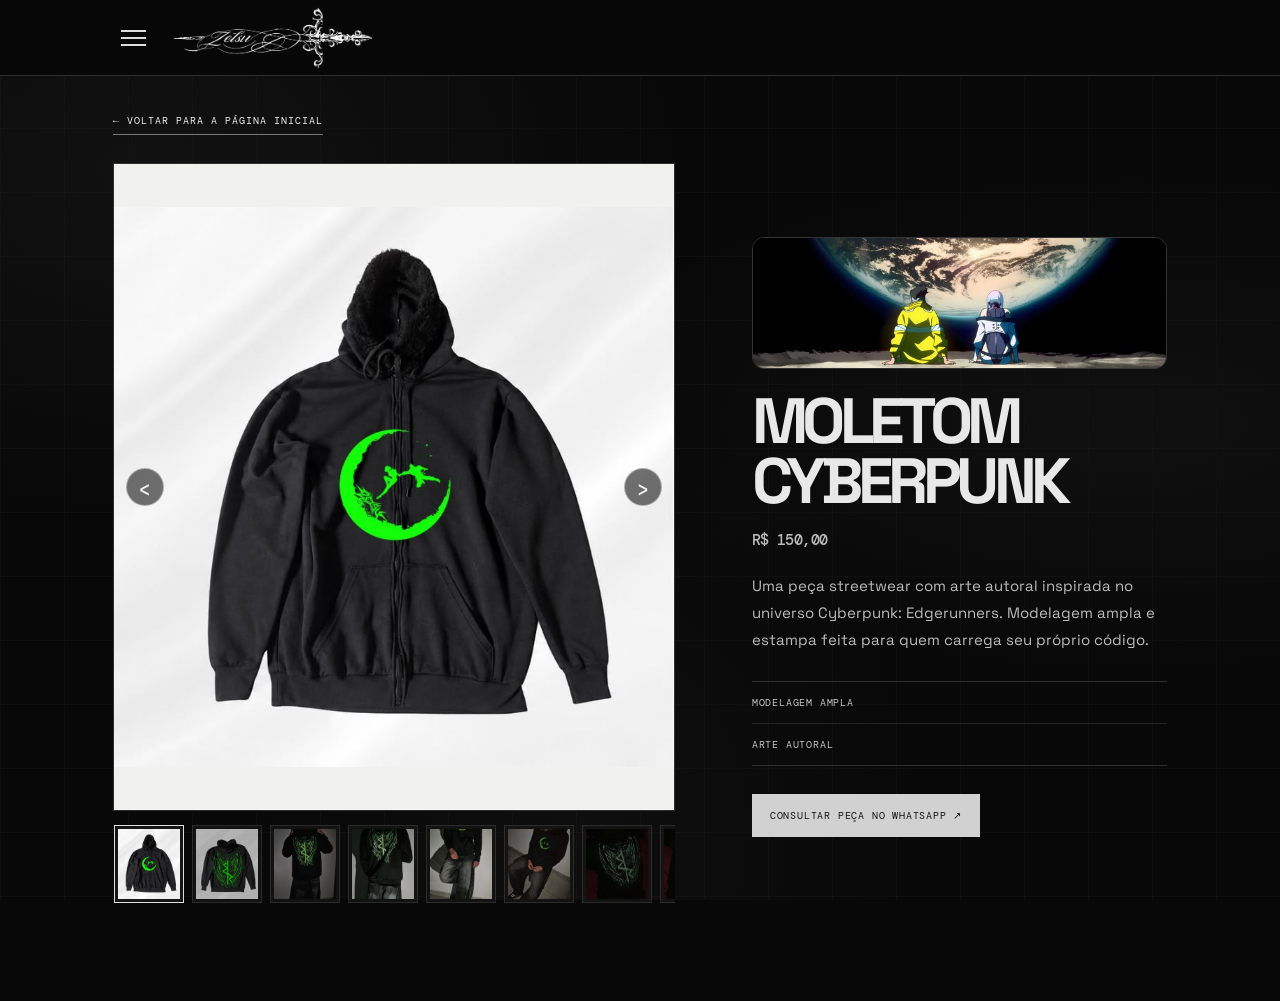
==== cyberpunk.html @ 2de99d54 "Adiciona o site Zetsuy2k" ====
<!doctype html>
<html lang="pt-BR">
<head>
  <meta charset="utf-8">
  <meta name="viewport" content="width=device-width, initial-scale=1">
  <meta name="theme-color" content="#080808">
  <meta name="description" content="Moletom Cyberpunk: Edgerunners da Zetsuy2k, com arte autoral e modelagem streetwear.">
  <title>Moletom Cyberpunk — Zetsuy2k</title>
  <link rel="preconnect" href="https://fonts.googleapis.com">
  <link rel="preconnect" href="https://fonts.gstatic.com" crossorigin>
  <link href="https://fonts.googleapis.com/css2?family=DM+Mono:wght@400;500&family=Space+Grotesk:wght@400;500;600;700&display=swap" rel="stylesheet">
  <link rel="stylesheet" href="style.css">
  <script src="script.js" defer></script>
</head>
<body>
  <header class="site-header">
    <button class="menu-toggle" type="button" aria-label="Abrir menu" aria-expanded="false" aria-controls="site-menu"><span></span><span></span><span></span></button>
    <a class="logo" href="index.html#inicio" aria-label="Zetsuy2k, início"><img class="logo-image" src="assets/zetsuy2k-mark.png" alt="Zetsuy2k"></a>
    <nav class="menu-drawer" id="site-menu" aria-label="Navegação principal" hidden>
      <p class="menu-note">PEDIDOS VIA DM</p>
      <a class="menu-social menu-whatsapp" href="https://wa.me/5516991277349?text=Opa%2C%20tudo%20bem%3F%20Vi%20suas%20pe%C3%A7as%20l%C3%A1%20no%20site%20e%20gostaria%20de%20encomendar%20elas%2Ftirar%20umas%20d%C3%BAvidas%20com%20voc%C3%AA%21" target="_blank" rel="noreferrer" aria-label="WhatsApp da Zetsuy2k" title="WhatsApp"><svg class="whatsapp-icon" viewBox="0 0 24 24" aria-hidden="true"><path d="M20 11.5a8 8 0 0 1-11.8 7L4 19.7l1.2-4.1A8 8 0 1 1 20 11.5Z"/><path d="M8.2 7.2c-.5.1-.9.5-1.1 1.1-.3 1 .5 2.8 2 4.5 1.4 1.6 3.6 2.9 4.8 2.5.7-.2 1.1-.7 1.3-1.3l-2.3-1.1-1 .9c-.9-.4-1.9-1.4-2.4-2.4l.9-1-1.1-2.3c-.4-.1-.8-.1-1.1.1Z"/></svg><span>WHATSAPP</span></a>
      <a class="menu-social menu-instagram" href="https://www.instagram.com/zetsuy2k/" target="_blank" rel="noreferrer" aria-label="Instagram da Zetsuy2k" title="Instagram"><svg class="instagram-icon" viewBox="0 0 24 24" aria-hidden="true"><rect x="3" y="3" width="18" height="18" rx="5"/><circle cx="12" cy="12" r="4"/><circle class="instagram-dot" cx="18" cy="6" r="1"/></svg><span>INSTAGRAM</span></a>
      <div class="menu-categories" aria-label="Animes e jogos disponíveis"><a href="resident-evil.html">RESIDENT EVIL</a><a href="cyberpunk.html">CYBERPUNK</a></div>
    </nav>
  </header>

  <main class="product-detail-page">
    <a class="detail-back" href="index.html">← VOLTAR PARA A PÁGINA INICIAL</a>
    <section class="product-detail-layout" aria-labelledby="product-title">
      <div class="product-detail-media">
        <div class="product-gallery product-detail-gallery product-one" data-gallery="hoodie" role="group" aria-label="Galeria do moletom Cyberpunk: Edgerunners" aria-roledescription="carrossel" tabindex="0">
          <img class="gallery-backdrop" src="assets/moletom-frente.jpg" alt="" aria-hidden="true">
          <img class="gallery-photo product-cutout" src="assets/moletom-frente.jpg" alt="Moletom Zetsuy2k com estampa autoral Cyberpunk, visto de frente" tabindex="0" aria-haspopup="dialog">
          <button class="gallery-arrow gallery-prev" type="button" aria-label="Imagem anterior">‹</button>
          <button class="gallery-arrow gallery-next" type="button" aria-label="Próxima imagem">›</button>
        </div>
        <div class="gallery-thumbnails" aria-label="Escolha uma foto do moletom">
          <button type="button" data-slide-index="0" aria-label="Ver moletom Cyberpunk de frente"><img src="assets/moletom-frente.jpg" alt=""></button>
          <button type="button" data-slide-index="1" aria-label="Ver moletom Cyberpunk de costas"><img src="assets/moletom-costas.jpg" alt=""></button>
          <button type="button" data-slide-index="2" aria-label="Ver look Cyberpunk 1"><img src="assets/look-costas-01.jpg" alt=""></button>
          <button type="button" data-slide-index="3" aria-label="Ver look Cyberpunk 2"><img src="assets/look-costas-02.jpg" alt=""></button>
          <button type="button" data-slide-index="4" aria-label="Ver look Cyberpunk 3"><img src="assets/look-frente.jpg" alt=""></button>
          <button type="button" data-slide-index="5" aria-label="Ver look Cyberpunk 4"><img src="assets/look-sentado.jpg" alt=""></button>
          <button type="button" data-slide-index="6" aria-label="Ver look Cyberpunk 5"><img src="assets/look-costas-03.jpg" alt=""></button>
          <button type="button" data-slide-index="7" aria-label="Ver look Cyberpunk 6"><img src="assets/look-costas-04.jpg" alt=""></button>
        </div>
      </div>
      <div class="product-detail-copy">
        <div class="cyberpunk-banner-frame"><img class="cyberpunk-banner" src="assets/cyberpunk-banner.jpg" alt="Lucy e David observam a Terra em Cyberpunk: Edgerunners" loading="lazy"></div>
        <h1 id="product-title">MOLETOM<br>CYBERPUNK</h1>
        <p class="detail-price">R$ 150,00</p>
        <p>Uma peça streetwear com arte autoral inspirada no universo Cyberpunk: Edgerunners. Modelagem ampla e estampa feita para quem carrega seu próprio código.</p>
        <ul class="detail-specs">
          <li>MODELAGEM AMPLA</li>
          <li>ARTE AUTORAL</li>
        </ul>
        <a class="detail-order" href="https://wa.me/5516991277349?text=Opa%2C%20tudo%20bem%3F%20Vi%20o%20moletom%20Cyberpunk%20no%20site%20e%20gostaria%20de%20encomendar%20ou%20tirar%20umas%20d%C3%BAvidas%21" target="_blank" rel="noreferrer">CONSULTAR PEÇA NO WHATSAPP ↗</a>
      </div>
    </section>
  </main>

  <div class="image-lightbox" id="image-lightbox" aria-hidden="true" role="dialog" aria-modal="true" aria-label="Imagem ampliada">
    <button class="lightbox-close" type="button" aria-label="Fechar imagem ampliada">×</button>
    <button class="lightbox-arrow lightbox-prev" type="button" aria-label="Imagem anterior">‹</button>
    <img class="lightbox-photo" alt="">
    <button class="lightbox-arrow lightbox-next" type="button" aria-label="Próxima imagem">›</button>
  </div>
</body>
</html>
---- style.css ----
:root {
  color-scheme: dark;
  --bg: #080808;
  --surface: #111;
  --surface-raised: #181818;
  --ink: #e8e8e8;
  --muted: #a0a0a0;
  --subtle: #747474;
  --line: #303030;
  --accent: #bdbdbd;
  --mono: "DM Mono", monospace;
  --sans: "Space Grotesk", sans-serif;
}

*, *::before, *::after { box-sizing: border-box; }
html { scroll-behavior: smooth; scroll-padding-top: 78px; }
body { margin: 0; overflow-x: hidden; background-color: var(--bg); background-image: radial-gradient(ellipse at 12% 19%, #25252555 0, transparent 34%), radial-gradient(ellipse at 88% 47%, #1c1c1c66 0, transparent 38%), radial-gradient(ellipse at 46% 92%, #20202044 0, transparent 35%), linear-gradient(#ffffff06 1px, transparent 1px), linear-gradient(90deg, #ffffff06 1px, transparent 1px); background-size: auto, auto, auto, 64px 64px, 64px 64px; background-attachment: fixed; color: var(--ink); font-family: var(--sans); }
body.lightbox-open { overflow: hidden; }
a { color: inherit; text-decoration: none; }
button { font: inherit; }

/* Navegação fixa, marca e menu */
.site-header {
  position: sticky; top: 0; z-index: 1000; height: 76px; padding: 0 12px 0 8.8%;
  display: flex; align-items: center; justify-content: flex-start; gap: 8px;
  
  border-bottom: 1px solid var(--line); background: rgb(8 8 8 / 96%);
  backdrop-filter: blur(10px); -webkit-backdrop-filter: blur(10px);
}
.logo { position: static; display: block; width: 220px; height: 68px; flex: 0 0 auto; }
.logo-image { display: block; width: 100%; height: 100%; object-fit: contain; object-position: center; }
.instagram-icon { width: 28px; height: 28px; fill: none; stroke: currentColor; stroke-width: 1.8; stroke-linecap: round; stroke-linejoin: round; }
.instagram-icon .instagram-dot { fill: currentColor; stroke: none; }
.menu-toggle { width: 42px; height: 42px; padding: 9px 8px; display: flex; flex-direction: column; justify-content: center; gap: 5px; border: 0; background: transparent; color: #ddd; cursor: pointer; }
.menu-toggle span { display: block; width: 25px; height: 2px; background: currentColor; transition: transform .22s, opacity .22s; }
.menu-toggle:hover span { background: #fff; }
.menu-toggle[aria-expanded="true"] span:first-child { transform: translateY(7px) rotate(45deg); }
.menu-toggle[aria-expanded="true"] span:nth-child(2) { opacity: 0; }
.menu-toggle[aria-expanded="true"] span:last-child { transform: translateY(-7px) rotate(-45deg); }
.site-header .menu-drawer { position: absolute; top: 100%; left: 8.8%; z-index: 1001; width: 190px; padding: 7px; border: 1px solid #383838; background: #151515; box-shadow: 0 18px 45px #0009; }
.site-header .menu-drawer[hidden] { display: none; }
.site-header .menu-drawer a { display: block; padding: 15px 20px; color: #c9c9c9; font: 11px var(--mono); letter-spacing: .12em; transition: background .18s, color .18s; }
.site-header .menu-drawer a:hover, .site-header .menu-drawer a:focus-visible { background: #242424; color: #fff; }
.site-header .menu-drawer .menu-social { display: flex; width: 100%; min-height: 48px; padding: 8px 12px; align-items: center; gap: 12px; border-radius: 3px; }
.site-header .menu-drawer .menu-social:hover, .site-header .menu-drawer .menu-social:focus-visible { background: #242424; }
.menu-social .instagram-icon { width: 27px; height: 27px; }
.whatsapp-icon { width: 29px; height: 29px; fill: none; stroke: currentColor; stroke-width: 1.6; stroke-linecap: round; stroke-linejoin: round; }
.menu-social span { font: 10px var(--mono); letter-spacing: .1em; }
.menu-note { margin: 3px 5px 7px; padding: 8px 7px 12px; border-bottom: 1px solid #555; color: #f2f2f2; font: 600 11px var(--mono); letter-spacing: .14em; text-align: center; text-shadow: 0 0 12px #fff4; }
.menu-categories { display: grid; gap: 4px; margin-top: 5px; padding: 10px 5px 6px; border-top: 1px solid #555; }
.site-header .menu-drawer .menu-categories a { padding: 10px 9px; color: #aaa; font: 9px var(--mono); letter-spacing: .09em; }
.site-header .menu-drawer .menu-categories a:hover, .site-header .menu-drawer .menu-categories a:focus-visible { background: transparent; color: #fff; }

/* Apresentação principal */
.hero { position: relative; min-height: 535px; height: min(630px, calc(100vh - 76px)); padding: 54px 8.8% 34px; display: grid; grid-template-columns: 1fr 1.04fr; align-items: center; gap: 4.5%; }
.hero-copy { z-index: 1; }
.eyebrow, .small-note, .hero-index, .ticker, .product-info p, .status, .drop-footnote, .manifesto-aside, .text-link, footer > span { font-family: var(--mono); letter-spacing: .1em; }
.eyebrow { margin: 0 0 25px; color: #c5c5c5; font-size: 12px; }
.pulse { display: inline-block; width: 7px; height: 7px; margin-right: 9px; border-radius: 50%; background: #aaa; box-shadow: 0 0 10px #aaa8; }
h1 { margin: 0 0 27px; font-size: clamp(52px, 7.25vw, 104px); font-weight: 700; line-height: .86; letter-spacing: -.085em; }
h1 span, h2 span { color: #bdbdbd; }
.hero-text { max-width: 390px; color: #b5b5b5; font-size: 15px; line-height: 1.7; }
.hero-actions { display: flex; align-items: center; gap: 24px; margin-top: 32px; }
.button { display: inline-flex; align-items: center; justify-content: space-between; gap: 34px; padding: 16px 19px; font: 500 11px var(--mono); letter-spacing: .08em; }
.button-light { background: #c9c9c9; color: #111; }
.button span { color: #777; font-size: 16px; }
.small-note { color: #999; font-size: 10px; line-height: 1.8; }
.hero-index { display: flex; align-items: center; gap: 15px; margin-top: 75px; color: #888; font-size: 10px; }
.index-line { width: 72px; height: 1px; background: #777; }
.hero-side { position: absolute; top: 50%; right: 2%; color: #888; font: 10px/2 var(--mono); letter-spacing: .12em; writing-mode: vertical-rl; transform: translateY(-50%); }
.hero-side span { margin-top: 20px; color: #bbb; }

/* Galerias, incluindo fotos de produto e fotos de uso */
.hero-art { height: min(520px, 69vh); min-height: 390px; border: 1px solid #353535; background: radial-gradient(ellipse at 54% 46%, #383838 0%, #242424 34%, #141414 68%, #0d0d0d 100%); }
.product-gallery { position: relative; isolation: isolate; overflow: hidden; background: radial-gradient(ellipse at 50% 45%, #444 0%, #2b2b2b 48%, #151515 100%); cursor: ew-resize; outline: none; touch-action: pan-y; }
.product-gallery:focus-visible { outline: 2px solid #888; outline-offset: 3px; }
.art-grid { position: absolute; inset: 0; background-image: linear-gradient(#ffffff0b 1px, transparent 1px), linear-gradient(90deg, #ffffff0b 1px, transparent 1px); background-size: 38px 38px; mask-image: linear-gradient(90deg, transparent, #000 35%, #000); }
.orbit { position: absolute; top: 48%; left: 50%; width: 440px; height: 190px; border: 1px solid #aaa2; border-radius: 50%; transform: translate(-50%, -50%) rotate(-28deg); }
.orbit-two { width: 350px; height: 480px; border-color: #7772; transform: translate(-50%, -50%) rotate(38deg); }
.gallery-backdrop { position: absolute; z-index: 0; inset: -14px; width: calc(100% + 28px); height: calc(100% + 28px); object-fit: cover; object-position: center 38%; filter: blur(16px) brightness(.38) saturate(.75); transform: scale(1.04); transition: opacity .25s ease; }
.gallery-photo { position: absolute; z-index: 1; inset: 0; width: 100%; height: 100%; object-fit: contain; object-position: center; cursor: zoom-in; transition: opacity .28s ease, transform .28s ease; }
.gallery-photo.product-cutout { mix-blend-mode: normal; filter: none; }
.gallery-photo.is-changing { opacity: .45; transform: scale(.992); }
.product-gallery:not(.is-ready) .gallery-photo { opacity: 0; }
.product-gallery.product-slide-active { background: #f1f1ef !important; }
.product-gallery.product-slide-active .gallery-backdrop { opacity: 0; }
.product-gallery.product-slide-active:after { background: none; }
.product-gallery:after { z-index: 2; pointer-events: none; }
.gallery-arrow { position: absolute; z-index: 5; top: 50%; display: grid; place-items: center; width: 38px; height: 38px; border: 1px solid #ffffff72; border-radius: 50%; background: #090a09b8; color: #f3f4f1; font-size: 25px; line-height: 1; cursor: pointer; opacity: .8; transform: translateY(-50%); transition: opacity .2s, background .2s; }
.gallery-arrow:hover { background: #444; opacity: 1; }
.gallery-prev { left: 12px; }
.gallery-next { right: 12px; }

.ticker { position: relative; overflow: hidden; padding: 16px 0; border-block: 1px solid #3a3a3a; background: linear-gradient(90deg, #101010f2, #1b1b1bf5 50%, #101010f2); color: #eee; font-size: 11px; font-weight: 500; letter-spacing: .17em; white-space: nowrap; box-shadow: 0 8px 28px #0005; }
.ticker div { width: max-content; animation: marquee 32s linear infinite; }
.ticker b { margin: 0 24px; color: #aaa; text-shadow: 0 0 12px #fff8; }
@keyframes marquee { to { transform: translateX(-50%); } }

/* Vitrine */
.section-wrap { padding: 110px 8.8%; }
.section-heading { display: flex; align-items: end; justify-content: space-between; margin-bottom: 36px; }
.section-heading .eyebrow, .manifesto .eyebrow { margin-bottom: 13px; }
.section-heading h2 { margin: 0; font-size: clamp(48px, 7vw, 82px); line-height: .9; letter-spacing: -.08em; }
.section-heading h2 span { color: #929292; font-size: .58em; vertical-align: top; letter-spacing: -.04em; }
.all-products { padding-bottom: 7px; border-bottom: 1px solid #555; color: #bbb; font: 11px var(--mono); letter-spacing: .09em; }
.product-grid { display: grid; grid-template-columns: repeat(3, minmax(0, 1fr)); gap: 20px; }
.product-card { min-width: 0; }
.product-image { position: relative; display: grid; height: 360px; place-items: center; overflow: hidden; border: 1px solid #282828; }
.product-one { background: radial-gradient(ellipse at 50% 45%, #414141, #202020 70%); }
.product-two { background: radial-gradient(ellipse at 50% 44%, #414141, #202020 68%); }
.product-three { background: radial-gradient(ellipse at 50% 45%, #343434, #171717 70%); }
.product-image:after { position: absolute; inset: 0; background: linear-gradient(transparent 65%, #08080866); content: ""; }
.mock-tee { position: relative; z-index: 1; display: grid; width: 176px; height: 224px; place-items: center; background: linear-gradient(120deg, #363636, #131313 64%, #393939); clip-path: polygon(25% 0, 40% 7%, 60% 7%, 75% 0, 100% 15%, 85% 39%, 75% 31%, 80% 100%, 20% 100%, 25% 31%, 15% 39%, 0 15%); filter: drop-shadow(0 18px 28px #050405bb); transition: transform .25s ease; }
.product-image:hover .mock-tee { transform: translateY(-5px) scale(1.025); }
.tee-print { z-index: 1; color: #eee; font: 700 20px/.9 var(--mono); text-align: center; transform: rotate(-8deg); }
.tee-print span { color: #ccc; }
.product-info { display: flex; align-items: start; justify-content: space-between; gap: 8px; padding: 15px 1px; }
.product-info h3 { margin: 0 0 7px; font-size: 13px; font-weight: 500; letter-spacing: .02em; }
.product-info h3 a:hover { color: #bdbdbd; }
.product-info p { margin: 0; color: #aaa; font-size: 10px; }
.product-info strong { display: block; margin-top: 10px; color: #dedede; font: 10px var(--mono); letter-spacing: .035em; }
.status { padding: 6px 7px; border: 1px solid #555; color: #bcbcbc; font-size: 10px; white-space: nowrap; }
.drop-footnote { margin: 18px 0 0; padding-top: 16px; border-top: 1px solid var(--line); color: #888; font-size: 10px; }

/* Paginas individuais dos produtos */
.product-detail-page { max-width: 1440px; min-height: calc(100vh - 76px); margin: 0 auto; padding: 32px 8.8% 90px; }
.detail-back { display: inline-block; margin-bottom: 28px; padding: 0 0 7px; border-bottom: 1px solid #777; color: #eee; font: 10px var(--mono); letter-spacing: .1em; transition: color .2s, border-color .2s; }
.detail-back:hover { border-color: #fff; color: #fff; }
.product-detail-layout { display: grid; grid-template-columns: minmax(0, 1.15fr) minmax(280px, .85fr); align-items: center; gap: clamp(32px, 6vw, 90px); }
.product-detail-media { min-width: 0; }
.product-detail-gallery { height: min(680px, 72vh); min-height: 430px; border: 1px solid var(--line); }
.gallery-thumbnails { display: grid !important; grid-auto-flow: column; grid-auto-columns: 70px; grid-template-rows: 78px; justify-content: start; gap: 8px; width: 100%; margin-top: 12px; overflow-x: auto; overflow-y: hidden; padding: 2px 1px 8px; scrollbar-color: #555 #151515; scrollbar-width: thin; }
.gallery-thumbnails button { display: block; width: 70px; min-width: 0; height: 78px; padding: 3px; overflow: hidden; border: 1px solid #383838; background: #161616; cursor: pointer; opacity: .72; transition: opacity .2s, border-color .2s, transform .2s; }
.gallery-thumbnails button:hover { opacity: 1; transform: translateY(-2px); }
.gallery-thumbnails button.is-active { border-color: #ddd; opacity: 1; }
.gallery-thumbnails img { display: block; width: 100%; height: 100%; object-fit: cover; }
.product-detail-copy .eyebrow { margin-bottom: 17px; }
.resident-banner-frame { width: min(100%, 430px); height: 132px; margin: 0 0 22px; overflow: hidden; border: 1px solid #343434; border-radius: 12px; }
.resident-banner { display: block; width: 100%; height: 100%; object-fit: cover; object-position: center top; transform: scale(1.16); transform-origin: center top; }
.cyberpunk-banner-frame { width: min(100%, 430px); height: 132px; margin: 0 0 22px; overflow: hidden; border: 1px solid #343434; border-radius: 12px; }
.cyberpunk-banner { display: block; width: 100%; height: 100%; object-fit: cover; object-position: center 72%; transform: scale(1.12); transform-origin: center 72%; }
.product-detail-copy h1 { margin: 0 0 24px; font-size: clamp(38px, 5vw, 68px); line-height: .94; }
.product-detail-copy > p:not(.eyebrow) { max-width: 500px; color: #bcbcbc; font-size: 15px; line-height: 1.8; }
.product-detail-copy .detail-price { margin: -8px 0 18px; color: #f2f2f2; font: 500 24px var(--mono); letter-spacing: -.04em; }
.detail-specs { margin: 28px 0; padding: 0; list-style: none; border-block: 1px solid var(--line); }
.detail-specs li { padding: 14px 0; border-bottom: 1px solid #242424; color: #c5c5c5; font: 10px var(--mono); letter-spacing: .08em; }
.detail-specs li:last-child { border-bottom: 0; }
.detail-order { display: inline-flex; align-items: center; gap: 12px; padding: 15px 18px; background: #d1d1d1; color: #111; font: 10px var(--mono); letter-spacing: .08em; }
.detail-order:hover { background: #fff; }

/* Manifesto e rodape */
.manifesto { position: relative; display: grid; min-height: 440px; padding: 83px 11%; grid-template-columns: 1fr 2fr 1fr; align-items: center; overflow: hidden; border-block: 1px solid #303030; background: linear-gradient(105deg, #181818, #0e0e0e 68%); }
.manifesto-aside { align-self: start; color: #999; font-size: 10px; line-height: 2; }
.manifesto-content { z-index: 1; }
.manifesto-content h2 { margin: 0 0 25px; font-size: clamp(56px, 7vw, 94px); line-height: .85; letter-spacing: -.085em; }
.manifesto-content h2 span { color: #aaa; }
.manifesto-content > p:not(.eyebrow) { max-width: 420px; color: #c1c1c1; font-size: 15px; line-height: 1.8; }
.text-link { display: inline-block; margin-top: 15px; padding-bottom: 8px; border-bottom: 1px solid #777; color: #ddd; font-size: 10px; }
.text-link span { margin-left: 20px; color: #aaa; }
.text-link:hover { color: #fff; }
.manifesto-symbol { color: #ffffff0c; font-size: clamp(65px, 9vw, 120px); font-weight: 700; letter-spacing: -.12em; text-shadow: 0 0 80px #ffffff22; transform: rotate(-12deg); }
.manifesto-symbol span { color: #aaa; }
.scanline { position: absolute; inset: 0; background: repeating-linear-gradient(0deg, transparent 0 3px, #0000000a 4px); pointer-events: none; }
footer { display: flex; min-height: 78px; padding: 10px 5.2%; align-items: center; justify-content: space-between; border-top: 1px solid var(--line); }
footer .logo { position: static; width: 190px; height: 58px; transform: none; }
footer > span { color: #888; font-size: 10px; }

/* Visualizacao ampliada das fotos */
.image-lightbox { position: fixed; z-index: 9999; inset: 0; display: none; padding: 48px; align-items: center; justify-content: center; background: rgb(5 6 5 / 94%); }
.image-lightbox.is-open { display: flex; }
.lightbox-photo { display: block; width: auto; height: auto; max-width: min(88vw, 1400px); max-height: 90vh; background: #111; object-fit: contain; box-shadow: 0 20px 90px #0009; }
.lightbox-close, .lightbox-arrow { position: absolute; z-index: 1; display: grid; place-items: center; border: 1px solid #ffffff70; border-radius: 50%; background: #111c; color: #fff; cursor: pointer; transition: background .2s, border-color .2s; }
.lightbox-close:hover, .lightbox-arrow:hover { border-color: #aaa; background: #555; }
.lightbox-close { top: 22px; right: 24px; width: 46px; height: 46px; font: 32px/1 var(--sans); }
.lightbox-arrow { top: 50%; width: 48px; height: 48px; font: 34px/1 var(--sans); transform: translateY(-50%); }
.lightbox-prev { left: 22px; }
.lightbox-next { right: 22px; }

@media (max-width: 800px) {
  .site-header { padding-left: 6%; }
  .site-header .menu-drawer { left: 6%; }
  .hero { min-height: 530px; padding-right: 6%; padding-left: 6%; grid-template-columns: 1fr 1fr; gap: 3%; }
  .hero-art { height: 440px; min-height: 0; }
  .hero-side { display: none; }
  .section-wrap { padding: 85px 6%; }
  .product-image { height: 300px; }
  .product-grid { gap: 13px; }
  .product-info h3 { max-width: 180px; line-height: 1.5; }
  .manifesto { padding: 75px 7%; grid-template-columns: .55fr 2fr .7fr; }
  .product-detail-page { padding: 28px 6% 70px; }
  .product-detail-layout { grid-template-columns: 1fr 1fr; gap: 28px; }
  .product-detail-gallery { height: 520px; }
}

@media (max-width: 600px) {
  html { scroll-padding-top: 68px; }
  .site-header { height: 67px; padding: 0 5%; }
  .site-header { padding-left: 6%; gap: 5px; }
  .site-header .logo { width: 175px; height: 54px; }
  .site-header .menu-drawer { left: 6%; }
  .hero { height: auto; min-height: 0; padding: 43px 6% 34px; display: flex; flex-direction: column; align-items: stretch; gap: 33px; }
  .hero-copy, .hero-art { order: 0; }
  .eyebrow { margin-bottom: 20px; font-size: 10px; }
  h1 { margin-bottom: 20px; font-size: clamp(59px, 14vw, 82px); }
  .hero-text, .manifesto-content > p:not(.eyebrow) { font-size: 14px; }
  .hero-actions { margin-top: 24px; }
  .hero-index { margin-top: 32px; }
  .small-note, .hero-index, footer > span, .status, .drop-footnote, .manifesto-aside, .text-link { font-size: 9px; }
  .hero-art { height: 410px; min-height: 0; }
  .orbit { width: 350px; }
  .orbit-two { height: 400px; }
  .ticker { padding: 13px 0; font-size: 9px; }
  .ticker b { margin: 0 13px; }
  .gallery-arrow { width: 34px; height: 34px; font-size: 22px; }
  .gallery-prev { left: 9px; }
  .gallery-next { right: 9px; }
  .section-wrap { padding: 73px 6%; }
  .section-heading { display: block; margin-bottom: 25px; }
  .section-heading h2 { font-size: 60px; }
  .all-products { display: inline-block; margin-top: 17px; font-size: 10px; }
  .product-grid { grid-template-columns: 1fr; gap: 8px; }
  .product-image { height: 380px; }
  .product-info { padding: 13px 1px 19px; }
  .product-info h3 { max-width: none; font-size: 12px; }
  .product-info p, .product-info strong { font-size: 9px; }
  .product-detail-page { padding: 22px 6% 58px; }
  .detail-back { margin-bottom: 20px; }
  .product-detail-layout { display: flex; flex-direction: column; align-items: stretch; gap: 28px; }
  .product-detail-media { order: 0; }
  .product-detail-gallery { height: 390px; min-height: 0; }
  .gallery-thumbnails { gap: 6px; margin-top: 9px; }
  .gallery-thumbnails { grid-auto-columns: 58px; grid-template-rows: 66px; }
  .gallery-thumbnails button { width: 58px; height: 66px; }
  .product-detail-copy { order: 1; }
  .product-detail-copy h1 { font-size: clamp(38px, 10vw, 54px); }
  .product-detail-copy > p:not(.eyebrow) { font-size: 13px; }
  .product-detail-copy .detail-price { font-size: 22px; }
  .manifesto { display: block; min-height: 465px; padding: 65px 7%; }
  .manifesto-aside { margin-bottom: 48px; }
  .manifesto-content h2 { font-size: 64px; }
  .manifesto-symbol { position: absolute; right: 8%; bottom: 5%; font-size: 90px; }
  footer { padding: 15px 5%; flex-wrap: wrap; gap: 14px; }
  footer .logo { width: 160px; height: 49px; }
  footer > span:nth-child(2) { display: none; }
  .image-lightbox { padding: 42px 12px; }
  .lightbox-photo { max-width: 100%; max-height: 82vh; }
  .lightbox-close { top: 10px; right: 10px; width: 40px; height: 40px; }
  .lightbox-prev { left: 8px; }
  .lightbox-next { right: 8px; }
  .lightbox-arrow { width: 38px; height: 38px; font-size: 28px; }
}

@media (prefers-reduced-motion: reduce) {
  html { scroll-behavior: auto; }
  *, *::before, *::after { animation-duration: .01ms !important; transition-duration: .01ms !important; }
}
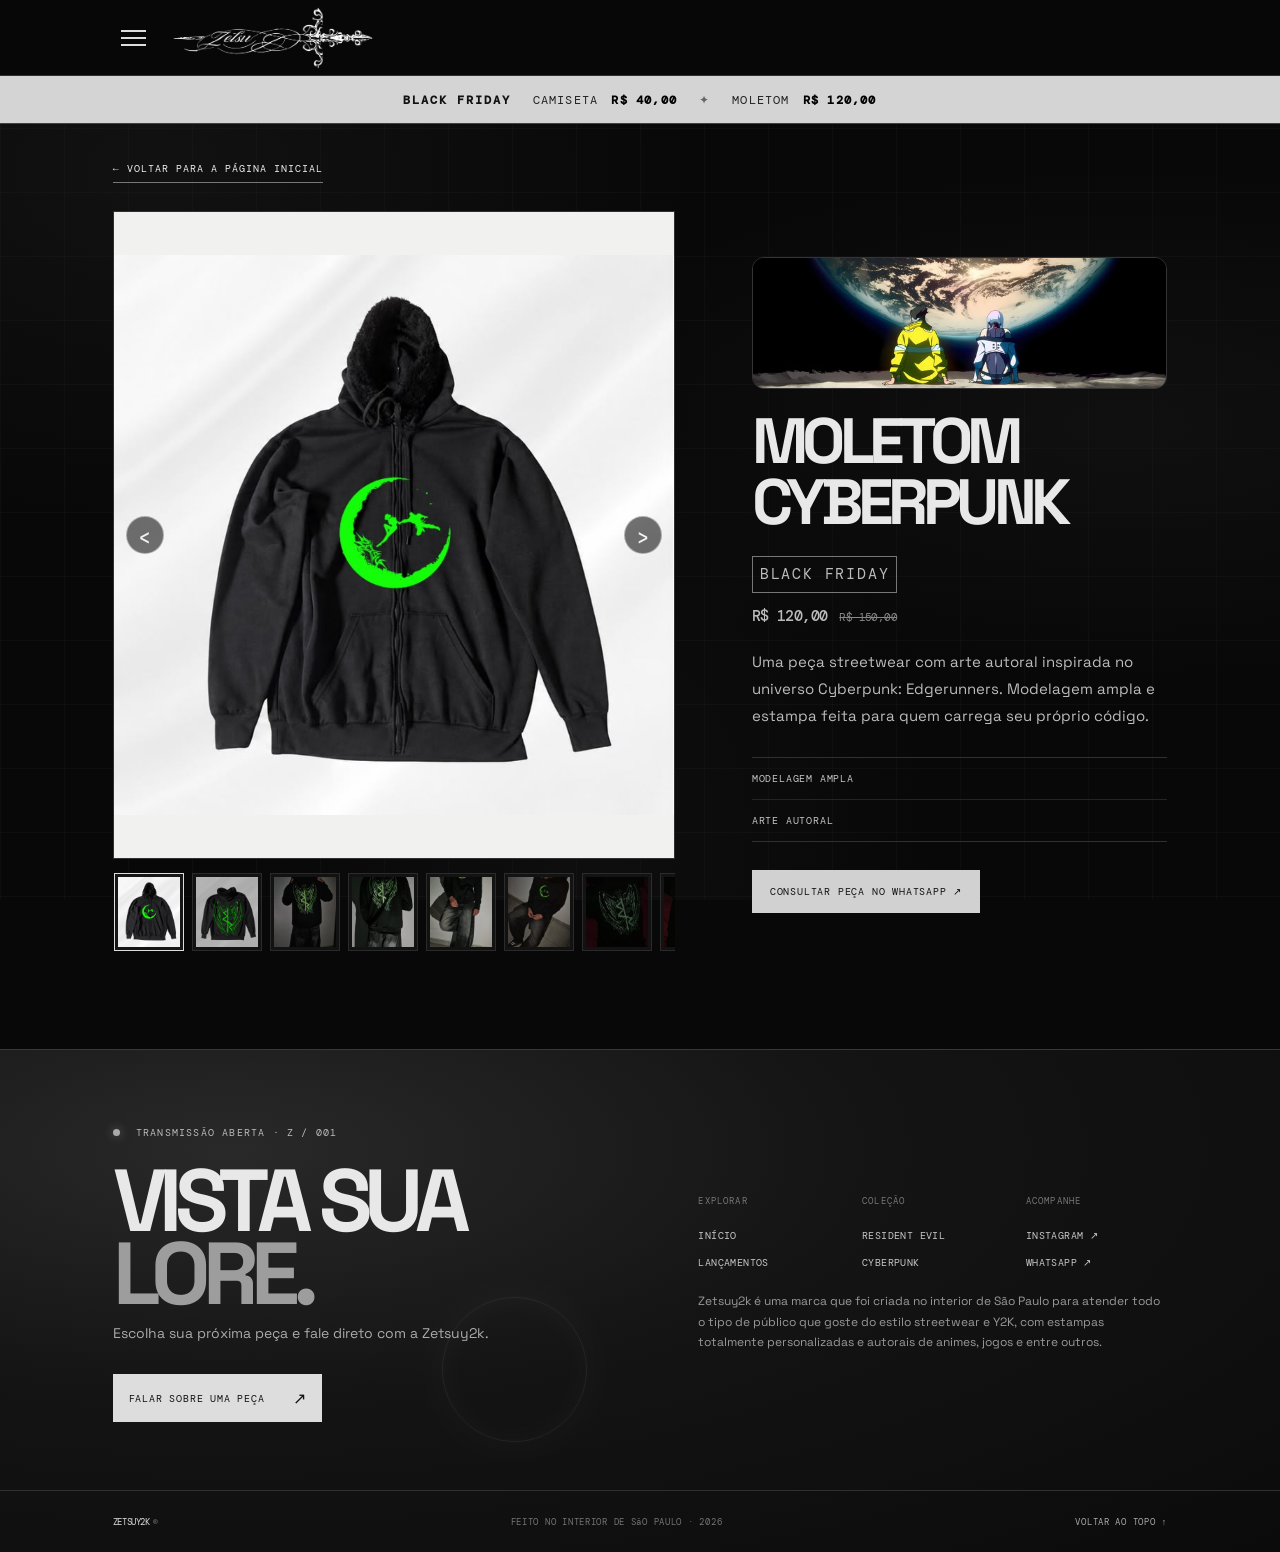
==== commit aca248d9: "Atualiza rodapé e rolagem suave" ====
--- a/cyberpunk.html
+++ b/cyberpunk.html
@@ -12,7 +12,7 @@
   <link rel="stylesheet" href="style.css">
   <script src="script.js" defer></script>
 </head>
-<body>
+<body id="inicio">
   <header class="site-header">
     <button class="menu-toggle" type="button" aria-label="Abrir menu" aria-expanded="false" aria-controls="site-menu"><span></span><span></span><span></span></button>
     <a class="logo" href="index.html#inicio" aria-label="Zetsuy2k, início"><img class="logo-image" src="assets/zetsuy2k-mark.png" alt="Zetsuy2k"></a>
@@ -23,6 +23,13 @@
       <div class="menu-categories" aria-label="Animes e jogos disponíveis"><a href="resident-evil.html">RESIDENT EVIL</a><a href="cyberpunk.html">CYBERPUNK</a></div>
     </nav>
   </header>
+
+  <aside class="promo-strip" aria-label="Promoção Black Friday">
+    <span class="promo-name">BLACK FRIDAY</span>
+    <a href="resident-evil.html">CAMISETA <strong>R$ 40,00</strong></a>
+    <span class="promo-divider" aria-hidden="true">✦</span>
+    <a href="cyberpunk.html">MOLETOM <strong>R$ 120,00</strong></a>
+  </aside>
 
   <main class="product-detail-page">
     <a class="detail-back" href="index.html">← VOLTAR PARA A PÁGINA INICIAL</a>
@@ -48,7 +55,8 @@
       <div class="product-detail-copy">
         <div class="cyberpunk-banner-frame"><img class="cyberpunk-banner" src="assets/cyberpunk-banner.jpg" alt="Lucy e David observam a Terra em Cyberpunk: Edgerunners" loading="lazy"></div>
         <h1 id="product-title">MOLETOM<br>CYBERPUNK</h1>
-        <p class="detail-price">R$ 150,00</p>
+        <p class="sale-tag">BLACK FRIDAY</p>
+        <p class="detail-price"><span>R$ 120,00</span> <del>R$ 150,00</del></p>
         <p>Uma peça streetwear com arte autoral inspirada no universo Cyberpunk: Edgerunners. Modelagem ampla e estampa feita para quem carrega seu próprio código.</p>
         <ul class="detail-specs">
           <li>MODELAGEM AMPLA</li>
@@ -59,6 +67,26 @@
     </section>
   </main>
 
+  <footer class="site-footer" id="contato">
+    <div class="footer-main">
+      <div class="footer-signoff">
+        <p class="eyebrow"><span class="pulse"></span> TRANSMISSÃO ABERTA · Z / 001</p>
+        <h2>VISTA SUA<br><span>LORE.</span></h2>
+        <p>Escolha sua próxima peça e fale direto com a Zetsuy2k.</p>
+        <a class="footer-cta" href="https://wa.me/5516991277349?text=Opa%2C%20vi%20o%20site%20da%20Zetsuy2k%20e%20quero%20saber%20mais%20sobre%20as%20pe%C3%A7as." target="_blank" rel="noreferrer">FALAR SOBRE UMA PEÇA <span>↗</span></a>
+      </div>
+      <div class="footer-nav-area">
+        <nav class="footer-links" aria-label="Links do rodapé">
+          <div><span class="footer-label">EXPLORAR</span><a href="index.html#inicio">INÍCIO</a><a href="index.html#drop">LANÇAMENTOS</a></div>
+          <div><span class="footer-label">COLEÇÃO</span><a href="resident-evil.html">RESIDENT EVIL</a><a href="cyberpunk.html">CYBERPUNK</a></div>
+          <div><span class="footer-label">ACOMPANHE</span><a href="https://www.instagram.com/zetsuy2k/" target="_blank" rel="noreferrer">INSTAGRAM ↗</a><a href="https://wa.me/5516991277349" target="_blank" rel="noreferrer">WHATSAPP ↗</a></div>
+        </nav>
+        <p class="footer-letter">Zetsuy2k &eacute; uma marca que foi criada no interior de S&atilde;o Paulo para atender todo o tipo de p&uacute;blico que goste do estilo streetwear e Y2K, com estampas totalmente personalizadas e autorais de animes, jogos e entre outros.</p>
+      </div>
+    </div>
+    <div class="footer-bottom"><a class="footer-brand" href="index.html#inicio">ZETSUY2K<span>®</span></a><span>FEITO NO INTERIOR DE S&atilde;O PAULO &middot; 2026</span><a class="footer-top" href="#inicio" aria-label="Voltar ao topo">VOLTAR AO TOPO ↑</a></div>
+  </footer>
+
   <div class="image-lightbox" id="image-lightbox" aria-hidden="true" role="dialog" aria-modal="true" aria-label="Imagem ampliada">
     <button class="lightbox-close" type="button" aria-label="Fechar imagem ampliada">×</button>
     <button class="lightbox-arrow lightbox-prev" type="button" aria-label="Imagem anterior">‹</button>
--- a/style.css
+++ b/style.css
@@ -13,7 +13,7 @@
 }
 
 *, *::before, *::after { box-sizing: border-box; }
-html { scroll-behavior: smooth; scroll-padding-top: 78px; }
+html { scroll-behavior: smooth; scroll-padding-top: 130px; }
 body { margin: 0; overflow-x: hidden; background-color: var(--bg); background-image: radial-gradient(ellipse at 12% 19%, #25252555 0, transparent 34%), radial-gradient(ellipse at 88% 47%, #1c1c1c66 0, transparent 38%), radial-gradient(ellipse at 46% 92%, #20202044 0, transparent 35%), linear-gradient(#ffffff06 1px, transparent 1px), linear-gradient(90deg, #ffffff06 1px, transparent 1px); background-size: auto, auto, auto, 64px 64px, 64px 64px; background-attachment: fixed; color: var(--ink); font-family: var(--sans); }
 body.lightbox-open { overflow: hidden; }
 a { color: inherit; text-decoration: none; }
@@ -50,11 +50,17 @@
 .menu-categories { display: grid; gap: 4px; margin-top: 5px; padding: 10px 5px 6px; border-top: 1px solid #555; }
 .site-header .menu-drawer .menu-categories a { padding: 10px 9px; color: #aaa; font: 9px var(--mono); letter-spacing: .09em; }
 .site-header .menu-drawer .menu-categories a:hover, .site-header .menu-drawer .menu-categories a:focus-visible { background: transparent; color: #fff; }
+.promo-strip { position: sticky; top: 76px; z-index: 900; display: flex; min-height: 48px; padding: 10px 5%; align-items: center; justify-content: center; gap: 22px; border-bottom: 1px solid #414141; background: #d4d4d4; color: #111; font: 12px var(--mono); letter-spacing: .1em; }
+.promo-strip a { color: #222; transition: color .2s; }
+.promo-strip a:hover { color: #666; }
+.promo-strip strong { margin-left: 5px; color: #000; font-weight: 700; }
+.promo-name { font-weight: 700; letter-spacing: .16em; }
+.promo-divider { color: #666; }
 
 /* Apresentação principal */
 .hero { position: relative; min-height: 535px; height: min(630px, calc(100vh - 76px)); padding: 54px 8.8% 34px; display: grid; grid-template-columns: 1fr 1.04fr; align-items: center; gap: 4.5%; }
 .hero-copy { z-index: 1; }
-.eyebrow, .small-note, .hero-index, .ticker, .product-info p, .status, .drop-footnote, .manifesto-aside, .text-link, footer > span { font-family: var(--mono); letter-spacing: .1em; }
+.eyebrow, .small-note, .hero-index, .ticker, .product-info p, .status, .drop-footnote, footer > span { font-family: var(--mono); letter-spacing: .1em; }
 .eyebrow { margin: 0 0 25px; color: #c5c5c5; font-size: 12px; }
 .pulse { display: inline-block; width: 7px; height: 7px; margin-right: 9px; border-radius: 50%; background: #aaa; box-shadow: 0 0 10px #aaa8; }
 h1 { margin: 0 0 27px; font-size: clamp(52px, 7.25vw, 104px); font-weight: 700; line-height: .86; letter-spacing: -.085em; }
@@ -78,9 +84,8 @@
 .orbit { position: absolute; top: 48%; left: 50%; width: 440px; height: 190px; border: 1px solid #aaa2; border-radius: 50%; transform: translate(-50%, -50%) rotate(-28deg); }
 .orbit-two { width: 350px; height: 480px; border-color: #7772; transform: translate(-50%, -50%) rotate(38deg); }
 .gallery-backdrop { position: absolute; z-index: 0; inset: -14px; width: calc(100% + 28px); height: calc(100% + 28px); object-fit: cover; object-position: center 38%; filter: blur(16px) brightness(.38) saturate(.75); transform: scale(1.04); transition: opacity .25s ease; }
-.gallery-photo { position: absolute; z-index: 1; inset: 0; width: 100%; height: 100%; object-fit: contain; object-position: center; cursor: zoom-in; transition: opacity .28s ease, transform .28s ease; }
+.gallery-photo { position: absolute; z-index: 1; inset: 0; width: 100%; height: 100%; object-fit: contain; object-position: center; cursor: zoom-in; }
 .gallery-photo.product-cutout { mix-blend-mode: normal; filter: none; }
-.gallery-photo.is-changing { opacity: .45; transform: scale(.992); }
 .product-gallery:not(.is-ready) .gallery-photo { opacity: 0; }
 .product-gallery.product-slide-active { background: #f1f1ef !important; }
 .product-gallery.product-slide-active .gallery-backdrop { opacity: 0; }
@@ -91,18 +96,18 @@
 .gallery-prev { left: 12px; }
 .gallery-next { right: 12px; }
 
-.ticker { position: relative; overflow: hidden; padding: 16px 0; border-block: 1px solid #3a3a3a; background: linear-gradient(90deg, #101010f2, #1b1b1bf5 50%, #101010f2); color: #eee; font-size: 11px; font-weight: 500; letter-spacing: .17em; white-space: nowrap; box-shadow: 0 8px 28px #0005; }
-.ticker div { width: max-content; animation: marquee 32s linear infinite; }
-.ticker b { margin: 0 24px; color: #aaa; text-shadow: 0 0 12px #fff8; }
-@keyframes marquee { to { transform: translateX(-50%); } }
+.ticker { position: relative; overflow: hidden; padding: 1px 0; border-block: 1px solid #3a3a3a; background: linear-gradient(90deg, #101010f2, #1b1b1bf5 50%, #101010f2); color: #eee; font-size: 11px; font-weight: 500; letter-spacing: .17em; white-space: nowrap; box-shadow: 0 8px 28px #0005; }
+.ticker div { display: flex; width: max-content; animation: marquee 100s linear infinite; }
+.ticker-loop { display: flex; flex: 0 0 auto; align-items: center; gap: 8px; padding-right: 8px; }
+.ticker-loop img { display: block; height: 50px; width: auto; max-width: 275px; object-fit: cover; clip-path: polygon(7% 0, 100% 0, 93% 100%, 0 100%); }
+@keyframes marquee { from { transform: translateX(-50%); } to { transform: translateX(0); } }
 
 /* Vitrine */
 .section-wrap { padding: 110px 8.8%; }
 .section-heading { display: flex; align-items: end; justify-content: space-between; margin-bottom: 36px; }
-.section-heading .eyebrow, .manifesto .eyebrow { margin-bottom: 13px; }
+.section-heading .eyebrow { margin-bottom: 13px; }
 .section-heading h2 { margin: 0; font-size: clamp(48px, 7vw, 82px); line-height: .9; letter-spacing: -.08em; }
 .section-heading h2 span { color: #929292; font-size: .58em; vertical-align: top; letter-spacing: -.04em; }
-.all-products { padding-bottom: 7px; border-bottom: 1px solid #555; color: #bbb; font: 11px var(--mono); letter-spacing: .09em; }
 .product-grid { display: grid; grid-template-columns: repeat(3, minmax(0, 1fr)); gap: 20px; }
 .product-card { min-width: 0; }
 .product-image { position: relative; display: grid; height: 360px; place-items: center; overflow: hidden; border: 1px solid #282828; }
@@ -119,6 +124,10 @@
 .product-info h3 a:hover { color: #bdbdbd; }
 .product-info p { margin: 0; color: #aaa; font-size: 10px; }
 .product-info strong { display: block; margin-top: 10px; color: #dedede; font: 10px var(--mono); letter-spacing: .035em; }
+.sale-tag { display: inline-block; margin-top: 9px; padding: 4px 7px; border: 1px solid #777; color: #ddd; font: 9px var(--mono); letter-spacing: .12em; }
+.product-info .sale-tag { margin-top: 10px; }
+.product-info .sale-price { display: flex; align-items: baseline; gap: 9px; margin-top: 6px; color: #fff; font-size: 13px; }
+.sale-price del, .detail-price del { color: #888; font-size: .72em; font-weight: 400; }
 .status { padding: 6px 7px; border: 1px solid #555; color: #bcbcbc; font-size: 10px; white-space: nowrap; }
 .drop-footnote { margin: 18px 0 0; padding-top: 16px; border-top: 1px solid var(--line); color: #888; font-size: 10px; }
 
@@ -141,29 +150,41 @@
 .cyberpunk-banner { display: block; width: 100%; height: 100%; object-fit: cover; object-position: center 72%; transform: scale(1.12); transform-origin: center 72%; }
 .product-detail-copy h1 { margin: 0 0 24px; font-size: clamp(38px, 5vw, 68px); line-height: .94; }
 .product-detail-copy > p:not(.eyebrow) { max-width: 500px; color: #bcbcbc; font-size: 15px; line-height: 1.8; }
-.product-detail-copy .detail-price { margin: -8px 0 18px; color: #f2f2f2; font: 500 24px var(--mono); letter-spacing: -.04em; }
+.product-detail-copy .sale-tag { margin: 0 0 10px; }
+.product-detail-copy .detail-price { display: flex; align-items: baseline; gap: 12px; margin: 0 0 18px; color: #f2f2f2; font: 500 24px var(--mono); letter-spacing: -.04em; }
 .detail-specs { margin: 28px 0; padding: 0; list-style: none; border-block: 1px solid var(--line); }
 .detail-specs li { padding: 14px 0; border-bottom: 1px solid #242424; color: #c5c5c5; font: 10px var(--mono); letter-spacing: .08em; }
 .detail-specs li:last-child { border-bottom: 0; }
 .detail-order { display: inline-flex; align-items: center; gap: 12px; padding: 15px 18px; background: #d1d1d1; color: #111; font: 10px var(--mono); letter-spacing: .08em; }
 .detail-order:hover { background: #fff; }
 
-/* Manifesto e rodape */
-.manifesto { position: relative; display: grid; min-height: 440px; padding: 83px 11%; grid-template-columns: 1fr 2fr 1fr; align-items: center; overflow: hidden; border-block: 1px solid #303030; background: linear-gradient(105deg, #181818, #0e0e0e 68%); }
-.manifesto-aside { align-self: start; color: #999; font-size: 10px; line-height: 2; }
-.manifesto-content { z-index: 1; }
-.manifesto-content h2 { margin: 0 0 25px; font-size: clamp(56px, 7vw, 94px); line-height: .85; letter-spacing: -.085em; }
-.manifesto-content h2 span { color: #aaa; }
-.manifesto-content > p:not(.eyebrow) { max-width: 420px; color: #c1c1c1; font-size: 15px; line-height: 1.8; }
-.text-link { display: inline-block; margin-top: 15px; padding-bottom: 8px; border-bottom: 1px solid #777; color: #ddd; font-size: 10px; }
-.text-link span { margin-left: 20px; color: #aaa; }
-.text-link:hover { color: #fff; }
-.manifesto-symbol { color: #ffffff0c; font-size: clamp(65px, 9vw, 120px); font-weight: 700; letter-spacing: -.12em; text-shadow: 0 0 80px #ffffff22; transform: rotate(-12deg); }
-.manifesto-symbol span { color: #aaa; }
-.scanline { position: absolute; inset: 0; background: repeating-linear-gradient(0deg, transparent 0 3px, #0000000a 4px); pointer-events: none; }
+/* Rodape */
 footer { display: flex; min-height: 78px; padding: 10px 5.2%; align-items: center; justify-content: space-between; border-top: 1px solid var(--line); }
 footer .logo { position: static; width: 190px; height: 58px; transform: none; }
 footer > span { color: #888; font-size: 10px; }
+.site-footer { position: relative; display: block; min-height: 0; padding: 0; border-top: 1px solid #383838; background: radial-gradient(ellipse at 18% 20%, #292929 0, #141414 43%, #0b0b0b 100%); }
+.footer-main { display: grid; grid-template-columns: 1.1fr 1fr; gap: 70px; padding: 76px 8.8% 68px; }
+.footer-signoff { position: relative; }
+.footer-signoff::after { position: absolute; right: 8%; bottom: -20px; width: 145px; height: 145px; border: 1px solid #ffffff12; border-radius: 50%; box-shadow: 0 0 55px #ffffff0a, inset 0 0 35px #ffffff08; content: ""; pointer-events: none; }
+.footer-signoff .eyebrow { color: #bbb; font: 10px var(--mono); letter-spacing: .12em; }
+.footer-signoff h2 { margin: 24px 0 12px; font-size: clamp(52px, 7vw, 88px); line-height: .83; letter-spacing: -.085em; }
+.footer-signoff h2 span { color: #9d9d9d; }
+.footer-signoff > p:not(.eyebrow) { color: #aaa; font-size: 14px; }
+.footer-cta { display: inline-flex; min-height: 48px; margin-top: 18px; padding: 0 16px; align-items: center; gap: 28px; background: #ddd; color: #111; font: 10px var(--mono); letter-spacing: .08em; transition: background .2s, transform .2s; }
+.footer-cta:hover { transform: translateY(-3px); background: #fff; }
+.footer-cta span { font-size: 16px; }
+.footer-nav-area { align-self: center; }
+.footer-links { display: grid; grid-template-columns: repeat(3, 1fr); gap: 22px; align-content: center; }
+.footer-links > div { display: flex; flex-direction: column; align-items: flex-start; gap: 14px; }
+.footer-label { margin-bottom: 8px; color: #777; font: 9px var(--mono); letter-spacing: .13em; }
+.footer-links a { color: #c7c7c7; font: 10px var(--mono); letter-spacing: .04em; transition: color .2s, transform .2s; }
+.footer-links a:hover { transform: translateX(4px); color: #fff; }
+.footer-letter { max-width: 680px; margin: 22px 0 0; color: #999; font-size: 12px; line-height: 1.7; }
+.footer-bottom { display: flex; min-height: 62px; padding: 12px 8.8%; align-items: center; justify-content: space-between; gap: 16px; border-top: 1px solid #303030; color: #747474; font: 9px var(--mono); letter-spacing: .08em; }
+.footer-brand { color: #ddd; font: 600 14px var(--display); letter-spacing: -.04em; }
+.footer-brand span { margin-left: 3px; color: #888; font-size: 8px; vertical-align: top; }
+.footer-top { color: #aaa; transition: color .2s; }
+.footer-top:hover { color: #fff; }
 
 /* Visualizacao ampliada das fotos */
 .image-lightbox { position: fixed; z-index: 9999; inset: 0; display: none; padding: 48px; align-items: center; justify-content: center; background: rgb(5 6 5 / 94%); }
@@ -186,14 +207,15 @@
   .product-image { height: 300px; }
   .product-grid { gap: 13px; }
   .product-info h3 { max-width: 180px; line-height: 1.5; }
-  .manifesto { padding: 75px 7%; grid-template-columns: .55fr 2fr .7fr; }
   .product-detail-page { padding: 28px 6% 70px; }
   .product-detail-layout { grid-template-columns: 1fr 1fr; gap: 28px; }
   .product-detail-gallery { height: 520px; }
 }
 
 @media (max-width: 600px) {
-  html { scroll-padding-top: 68px; }
+  html { scroll-padding-top: 111px; }
+  .promo-strip { top: 67px; min-height: 44px; padding: 9px 3%; gap: 9px; font-size: 10px; letter-spacing: .04em; }
+  .promo-strip strong { margin-left: 3px; }
   .site-header { height: 67px; padding: 0 5%; }
   .site-header { padding-left: 6%; gap: 5px; }
   .site-header .logo { width: 175px; height: 54px; }
@@ -202,22 +224,22 @@
   .hero-copy, .hero-art { order: 0; }
   .eyebrow { margin-bottom: 20px; font-size: 10px; }
   h1 { margin-bottom: 20px; font-size: clamp(59px, 14vw, 82px); }
-  .hero-text, .manifesto-content > p:not(.eyebrow) { font-size: 14px; }
+  .hero-text { font-size: 14px; }
   .hero-actions { margin-top: 24px; }
   .hero-index { margin-top: 32px; }
-  .small-note, .hero-index, footer > span, .status, .drop-footnote, .manifesto-aside, .text-link { font-size: 9px; }
+  .small-note, .hero-index, footer > span, .status, .drop-footnote { font-size: 9px; }
   .hero-art { height: 410px; min-height: 0; }
   .orbit { width: 350px; }
   .orbit-two { height: 400px; }
-  .ticker { padding: 13px 0; font-size: 9px; }
-  .ticker b { margin: 0 13px; }
+  .ticker { padding: 1px 0; font-size: 9px; }
+  .ticker-loop { gap: 6px; padding-right: 6px; }
+  .ticker-loop img { height: 40px; max-width: 220px; }
   .gallery-arrow { width: 34px; height: 34px; font-size: 22px; }
   .gallery-prev { left: 9px; }
   .gallery-next { right: 9px; }
   .section-wrap { padding: 73px 6%; }
   .section-heading { display: block; margin-bottom: 25px; }
   .section-heading h2 { font-size: 60px; }
-  .all-products { display: inline-block; margin-top: 17px; font-size: 10px; }
   .product-grid { grid-template-columns: 1fr; gap: 8px; }
   .product-image { height: 380px; }
   .product-info { padding: 13px 1px 19px; }
@@ -235,13 +257,18 @@
   .product-detail-copy h1 { font-size: clamp(38px, 10vw, 54px); }
   .product-detail-copy > p:not(.eyebrow) { font-size: 13px; }
   .product-detail-copy .detail-price { font-size: 22px; }
-  .manifesto { display: block; min-height: 465px; padding: 65px 7%; }
-  .manifesto-aside { margin-bottom: 48px; }
-  .manifesto-content h2 { font-size: 64px; }
-  .manifesto-symbol { position: absolute; right: 8%; bottom: 5%; font-size: 90px; }
   footer { padding: 15px 5%; flex-wrap: wrap; gap: 14px; }
   footer .logo { width: 160px; height: 49px; }
   footer > span:nth-child(2) { display: none; }
+  .footer-main { grid-template-columns: 1fr; gap: 46px; padding: 58px 7% 42px; }
+  .footer-signoff h2 { font-size: 68px; }
+  .footer-signoff::after { right: 4%; bottom: -12px; width: 110px; height: 110px; }
+  .footer-links { grid-template-columns: repeat(3, 1fr); gap: 12px; }
+  .footer-links > div { gap: 12px; }
+  .footer-links a { font-size: 9px; }
+  .footer-letter { margin-top: 14px; font-size: 11px; }
+  .site-footer .footer-bottom { min-height: 64px; padding: 13px 7%; flex-wrap: wrap; }
+  .site-footer .footer-bottom > span { display: block; order: 3; width: 100%; font-size: 8px; }
   .image-lightbox { padding: 42px 12px; }
   .lightbox-photo { max-width: 100%; max-height: 82vh; }
   .lightbox-close { top: 10px; right: 10px; width: 40px; height: 40px; }
@@ -251,6 +278,7 @@
 }
 
 @media (prefers-reduced-motion: reduce) {
-  html { scroll-behavior: auto; }
+  html { scroll-behavior: smooth !important; }
   *, *::before, *::after { animation-duration: .01ms !important; transition-duration: .01ms !important; }
-}
+  .ticker div { animation: marquee 100s linear infinite !important; }
+}
